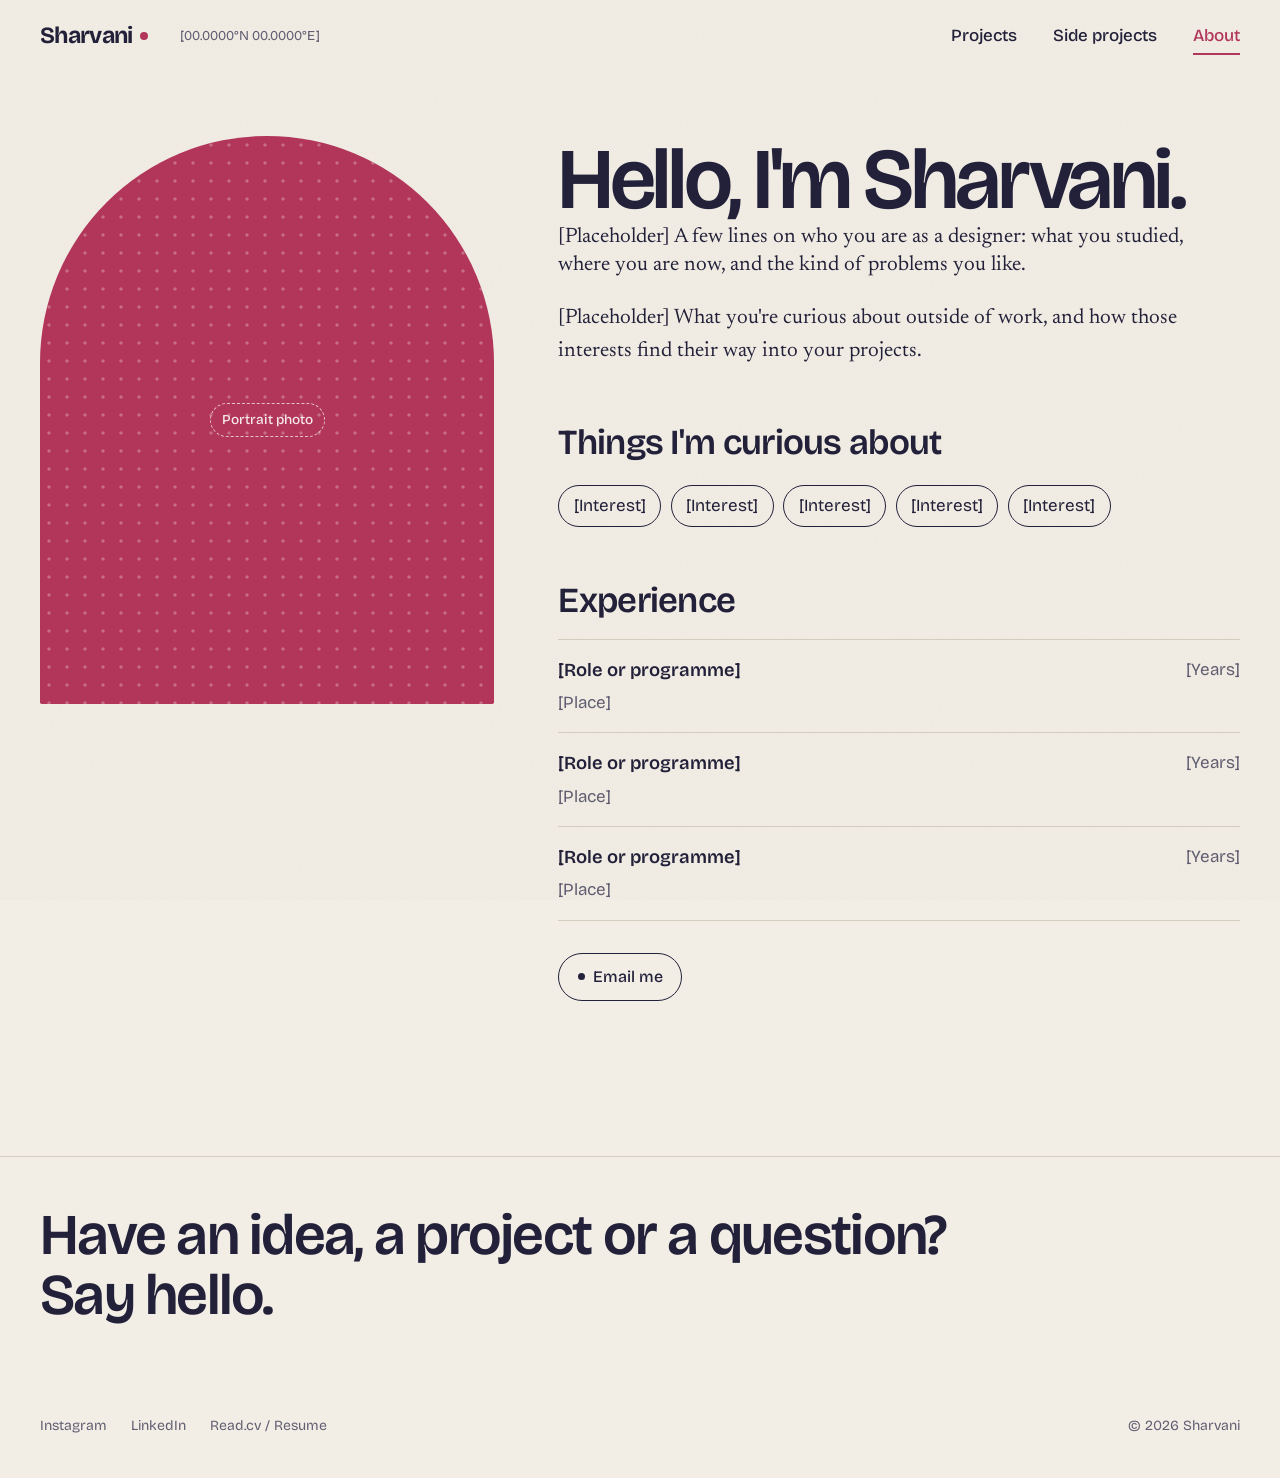
==== about.html @ 901c449c "Build the Sharvani portfolio site Static HTML/CSS/JS site with home, project, side projects and abou" ====
<!doctype html>
<html lang="en">
<head>
  <meta charset="utf-8">
  <meta name="viewport" content="width=device-width, initial-scale=1">
  <title>About — Sharvani</title>
  <meta name="description" content="About Sharvani, a multidisciplinary designer.">
  <meta name="theme-color" content="#f2eee6">
  <link rel="icon" href="assets/favicon.svg" type="image/svg+xml">
  <link rel="preconnect" href="https://fonts.googleapis.com">
  <link rel="preconnect" href="https://fonts.gstatic.com" crossorigin>
  <link href="https://fonts.googleapis.com/css2?family=Bricolage+Grotesque:opsz,wght@12..96,400..800&family=Newsreader:ital,opsz,wght@0,6..72,400;0,6..72,500;1,6..72,400&display=swap" rel="stylesheet">
  <link rel="stylesheet" href="css/style.css">
</head>
<body data-page="about">
  <a class="skip" href="#main">Skip to content</a>
  <header class="site-header">
    <div class="wrap">
      <a class="wordmark" href="index.html" aria-label="Sharvani, home">Sharvani<span class="bindi" aria-hidden="true"></span></a>
      <span class="coords" aria-label="Location coordinates"></span>
      <nav class="nav" aria-label="Main">
        <a href="index.html#work">Projects</a>
        <a href="side-projects.html">Side projects</a>
        <a href="about.html" aria-current="page">About</a>
      </nav>
    </div>
  </header>
  <main id="main">
    <section class="section">
      <div class="wrap about-grid">
        <div class="portrait reveal" id="portrait"></div>
        <div>
          <h1 class="section-title reveal" style="--i:1">Hello, I'm Sharvani.</h1>
          <div class="about-body reveal" style="--i:2" id="about-body"></div>
          <h2 class="sub-title">Things I'm curious about</h2>
          <ul class="interests" id="interests"></ul>
          <h2 class="sub-title">Experience</h2>
          <ul class="cv" id="cv"></ul>
          <p style="margin-top:2rem"><a class="pill" id="about-email" href="#"><span class="dot"></span>Email me</a></p>
        </div>
      </div>
    </section>
  </main>
  <footer class="site-footer" id="footer"></footer>
  <noscript><p class="wrap">This site needs JavaScript to show its projects.</p></noscript>
  <script src="js/content.js"></script>
  <script src="js/main.js"></script>
  <script src="js/cursor.js"></script>
</body>
</html>
---- css/style.css ----
/* ==========================================================
   Sharvani — portfolio
   Tokens first, then base, layout, components, pages.
   ========================================================== */

:root {
  /* Colour */
  --paper: #f2eee6;        /* rice-paper ground */
  --paper-deep: #e8e2d6;   /* slightly darker paper for panels */
  --ink: #23213a;          /* kajal: deep indigo-black for text */
  --ink-soft: #625f73;     /* secondary text */
  --line: #d6cfc1;         /* hairlines */
  --kumkum: #b3365b;       /* accent: links, cursor, focus */
  --indigo: #3b4a8c;
  --marigold: #e3a33b;
  --leaf: #5e7b5a;
  --rose: #c76b7f;

  /* Type */
  --font-display: "Bricolage Grotesque", "Helvetica Neue", Arial, sans-serif;
  --font-text: "Newsreader", Georgia, "Times New Roman", serif;

  --step--1: 0.875rem;
  --step-0: 1.0625rem;
  --step-1: 1.3125rem;
  --step-2: clamp(1.6rem, 1.2rem + 1.4vw, 2.2rem);
  --step-3: clamp(2.2rem, 1.4rem + 3vw, 3.6rem);
  --step-4: clamp(2.8rem, 1.6rem + 5vw, 5.4rem);
  --step-5: clamp(4.2rem, 2rem + 11vw, 11.5rem);

  /* Space */
  --gutter: clamp(1rem, 0.5rem + 2.5vw, 3rem);
  --section: clamp(4.5rem, 3rem + 7vw, 9rem);
  --max: 1320px;

  --ease-out: cubic-bezier(0.22, 1, 0.36, 1);
}

/* ---------- Base ---------- */

*, *::before, *::after { box-sizing: border-box; }

html { -webkit-text-size-adjust: 100%; scroll-behavior: smooth; }

body {
  margin: 0;
  background: var(--paper);
  color: var(--ink);
  font-family: var(--font-text);
  font-size: var(--step-0);
  line-height: 1.6;
  -webkit-font-smoothing: antialiased;
  text-rendering: optimizeLegibility;
}

/* Handmade paper grain, very faint. */
body::before {
  content: "";
  position: fixed;
  inset: 0;
  pointer-events: none;
  z-index: 100;
  opacity: 0.35;
  mix-blend-mode: multiply;
  background-image: url("data:image/svg+xml;utf8,<svg xmlns='http://www.w3.org/2000/svg' width='220' height='220'><filter id='n'><feTurbulence type='fractalNoise' baseFrequency='.85' numOctaves='3' stitchTiles='stitch'/><feColorMatrix values='0 0 0 0 .55  0 0 0 0 .5  0 0 0 0 .42  0 0 0 .22 0'/></filter><rect width='100%' height='100%' filter='url(%23n)'/></svg>");
}

img { max-width: 100%; display: block; }

a { color: inherit; text-decoration: none; }

:focus-visible {
  outline: 2px solid var(--kumkum);
  outline-offset: 4px;
  border-radius: 2px;
}

::selection { background: var(--marigold); color: var(--ink); }

h1, h2, h3 {
  font-family: var(--font-display);
  font-weight: 600;
  line-height: 1.02;
  letter-spacing: -0.02em;
  margin: 0;
}

p { margin: 0 0 1em; max-width: 62ch; }

.wrap {
  width: 100%;
  max-width: var(--max);
  margin: 0 auto;
  padding: 0 var(--gutter);
}

.skip {
  position: absolute;
  left: -999px;
  top: 0.5rem;
  background: var(--ink);
  color: var(--paper);
  padding: 0.5rem 1rem;
  z-index: 300;
  font-family: var(--font-display);
}
.skip:focus { left: 0.5rem; }

/* ---------- Header / nav ---------- */

.site-header {
  position: sticky;
  top: 0;
  z-index: 50;
  background: color-mix(in srgb, var(--paper) 88%, transparent);
  backdrop-filter: blur(8px);
  -webkit-backdrop-filter: blur(8px);
  transition: transform 0.4s var(--ease-out);
}
.site-header.is-hidden { transform: translateY(-100%); }

.site-header .wrap {
  display: flex;
  align-items: center;
  justify-content: space-between;
  gap: 1rem;
  height: 4.5rem;
}

.wordmark {
  font-family: var(--font-display);
  font-weight: 700;
  font-size: 1.45rem;
  letter-spacing: -0.03em;
  display: inline-flex;
  align-items: center;
  gap: 0.45rem;
}
.wordmark .bindi {
  width: 0.5rem;
  height: 0.5rem;
  border-radius: 50%;
  background: var(--kumkum);
  transition: transform 0.4s var(--ease-out);
}
.wordmark:hover .bindi { transform: scale(1.6); }

.nav {
  display: flex;
  gap: clamp(1rem, 3vw, 2.25rem);
  font-family: var(--font-display);
  font-size: 1.0625rem;
  font-weight: 500;
}

.nav a {
  position: relative;
  padding: 0.35rem 0;
}
/* Underline drawn like a pen stroke. */
.nav a::after {
  content: "";
  position: absolute;
  left: 0;
  right: 0;
  bottom: 0;
  height: 2px;
  background: currentColor;
  transform: scaleX(0);
  transform-origin: right;
  transition: transform 0.45s var(--ease-out);
}
.nav a:hover::after,
.nav a[aria-current="page"]::after {
  transform: scaleX(1);
  transform-origin: left;
}
.nav a[aria-current="page"] { color: var(--kumkum); }

.coords {
  font-family: var(--font-display);
  font-size: 0.85rem;
  color: var(--ink-soft);
  margin-right: auto;
  padding-left: 1rem;
  font-variant-numeric: tabular-nums;
}
@media (max-width: 760px) { .coords { display: none; } }

/* ---------- Page transition veil ---------- */

.veil {
  position: fixed;
  inset: 0;
  z-index: 350;
  background: var(--ink);
  color: var(--paper);
  display: grid;
  place-items: center;
  transform: translateY(100%);
  pointer-events: none;
}
.veil.is-covering { transform: translateY(0); transition: transform 0.65s cubic-bezier(0.76, 0, 0.24, 1); pointer-events: auto; }
.veil.is-leaving { transform: translateY(-100%); transition: transform 0.75s cubic-bezier(0.76, 0, 0.24, 1) 0.15s; }
.veil.no-anim { transition: none; }
.veil:not(.is-covering):not(.is-leaving) { visibility: hidden; }
.veil-inner { display: flex; align-items: center; gap: 1rem; }
.veil .kolam { width: clamp(2.5rem, 6vw, 4rem); height: auto; color: var(--marigold); }
.veil .kolam circle { fill: var(--paper); }
.veil.is-covering .kolam path { stroke-dashoffset: 0; transition: stroke-dashoffset 1s var(--ease-out) 0.15s; }
.veil-label {
  font-family: var(--font-display);
  font-weight: 600;
  font-size: var(--step-3);
  letter-spacing: -0.035em;
}

/* ---------- Footer ---------- */

.site-footer {
  margin-top: var(--section);
  padding: 3rem 0 2.5rem;
  border-top: 1px solid var(--line);
}
.site-footer .wrap {
  display: grid;
  gap: 2rem;
  grid-template-columns: 1fr;
}
.footer-hello {
  font-family: var(--font-display);
  font-size: var(--step-3);
  font-weight: 600;
  letter-spacing: -0.03em;
  line-height: 1.05;
}
.footer-hello a {
  background-image: linear-gradient(var(--kumkum), var(--kumkum));
  background-size: 0% 3px;
  background-repeat: no-repeat;
  background-position: 0 100%;
  transition: background-size 0.5s var(--ease-out), color 0.3s;
}
.footer-hello a:hover { background-size: 100% 3px; color: var(--kumkum); }
.footer-meta {
  display: flex;
  flex-wrap: wrap;
  justify-content: space-between;
  gap: 1rem;
  font-family: var(--font-display);
  font-size: var(--step--1);
  color: var(--ink-soft);
}
.footer-meta ul { list-style: none; margin: 0; padding: 0; display: flex; gap: 1.5rem; flex-wrap: wrap; }
.footer-meta a:hover { color: var(--kumkum); }

/* ---------- Kolam dot divider ---------- */

.kolam-rule {
  height: 14px;
  margin: 0;
  border: 0;
  background-image: radial-gradient(circle, var(--line) 1.6px, transparent 2px);
  background-size: 14px 14px;
  background-position: center;
  background-repeat: repeat-x;
}

/* ---------- Home: hero ---------- */

.hero {
  position: relative;
  padding: clamp(3rem, 8vw, 7rem) 0 clamp(3rem, 6vw, 5rem);
  overflow: hidden;
}

.hero-dots {
  position: absolute;
  inset: 0;
  width: 100%;
  height: 100%;
  pointer-events: none;
}

.hero .wrap { position: relative; }

.hero-name {
  font-size: var(--step-5);
  font-weight: 700;
  letter-spacing: -0.055em;
  line-height: 0.9;
  display: flex;
  align-items: flex-start;
  gap: 0.08em;
}

.hero-name .kolam {
  width: 0.42em;
  height: 0.42em;
  flex: none;
  margin-top: 0.06em;
  color: var(--kumkum);
}
.kolam path {
  fill: none;
  stroke: currentColor;
  stroke-width: 2.4;
  stroke-linecap: round;
}
.kolam circle { fill: var(--ink); }

.hero-intro {
  margin-top: clamp(1.5rem, 3vw, 2.5rem);
  font-size: var(--step-2);
  line-height: 1.3;
  max-width: 30ch;
  color: var(--ink);
}

.hero-jump {
  margin-top: 2rem;
  display: flex;
  flex-wrap: wrap;
  gap: 0.75rem;
  font-family: var(--font-display);
}

.pill {
  font-family: var(--font-display);
  display: inline-flex;
  align-items: center;
  gap: 0.5rem;
  padding: 0.65rem 1.15rem;
  border: 1.5px solid var(--ink);
  border-radius: 999px;
  font-weight: 500;
  font-size: 1rem;
  transition: background-color 0.3s, color 0.3s;
}
.pill:hover { background: var(--ink); color: var(--paper); }
.pill .dot { width: 0.45rem; height: 0.45rem; border-radius: 50%; background: currentColor; }

/* ---------- Section heads ---------- */

.section { padding-top: var(--section); }
.section:first-of-type { padding-top: clamp(2rem, 5vw, 4rem); }

.section-head {
  display: flex;
  align-items: baseline;
  justify-content: space-between;
  gap: 1rem;
  flex-wrap: wrap;
  margin-bottom: clamp(1.5rem, 3vw, 2.5rem);
}
.section-title { font-size: var(--step-4); letter-spacing: -0.04em; }
.section-note {
  font-family: var(--font-display);
  color: var(--ink-soft);
  font-size: var(--step-0);
  max-width: 36ch;
  margin: 0;
}
.section-note a { color: var(--ink); border-bottom: 1.5px solid var(--kumkum); }

/* ---------- Project list (home) ---------- */

.project-list { list-style: none; margin: 0; padding: 0; border-top: 1px solid var(--line); }

.project-row { border-bottom: 1px solid var(--line); }

.project-row a {
  display: grid;
  grid-template-columns: 1fr;
  gap: 1rem;
  padding: clamp(1.5rem, 3vw, 2.4rem) 0;
  position: relative;
}

.project-row .thumb { display: block; aspect-ratio: 4 / 3; border-radius: 6px; overflow: hidden; }

.project-row .title {
  font-family: var(--font-display);
  font-size: var(--step-3);
  font-weight: 600;
  letter-spacing: -0.035em;
  line-height: 1;
  transition: transform 0.6s var(--ease-out), color 0.3s;
  display: block;
}

.project-row .meta {
  display: flex;
  gap: 1.25rem;
  font-family: var(--font-display);
  font-size: 1rem;
  color: var(--ink-soft);
}
.project-row .summary { margin: 0; color: var(--ink-soft); max-width: 46ch; }

@media (min-width: 900px) {
  .project-row a {
    grid-template-columns: minmax(0, 1.4fr) minmax(0, 1fr) auto;
    align-items: baseline;
    gap: 2rem;
  }
  .project-row .thumb { display: none; } /* desktop uses the floating preview */
  .project-row .meta { justify-content: flex-end; }
  .project-row a:hover .title { transform: translateX(0.6rem); color: var(--kumkum); }
  .project-list:hover .project-row a:not(:hover) { opacity: 0.45; }
  .project-row a { transition: opacity 0.4s; }
}

/* Floating preview that follows the cursor over the project list. */
.preview {
  position: fixed;
  top: 0;
  left: 0;
  width: clamp(240px, 24vw, 380px);
  aspect-ratio: 4 / 3;
  border-radius: 8px;
  overflow: hidden;
  pointer-events: none;
  z-index: 40;
  opacity: 0;
  transform: translate3d(-50%, -50%, 0) scale(0.85) rotate(-3deg);
  transition: opacity 0.35s, transform 0.5s var(--ease-out);
  box-shadow: 0 18px 50px -20px rgba(35, 33, 58, 0.45);
}
.preview.is-on { opacity: 1; }
.preview > * { position: absolute; inset: 0; transition: opacity 0.3s; }

/* ---------- Placeholder art ---------- */

.ph {
  width: 100%;
  height: 100%;
  display: grid;
  place-items: center;
  text-align: center;
  padding: 1rem;
  font-family: var(--font-display);
  font-size: 0.85rem;
  font-weight: 500;
  color: rgba(255, 255, 255, 0.9);
  background-color: var(--tone, var(--indigo));
  background-image: radial-gradient(circle, rgba(255, 255, 255, 0.28) 1.4px, transparent 1.8px);
  background-size: 18px 18px;
}
.ph span {
  padding: 0.35rem 0.7rem;
  border: 1px dashed rgba(255, 255, 255, 0.7);
  border-radius: 999px;
}

.tone-indigo { --tone: var(--indigo); }
.tone-rose { --tone: var(--rose); }
.tone-marigold { --tone: var(--marigold); }
.tone-leaf { --tone: var(--leaf); }
.tone-kumkum { --tone: var(--kumkum); }

.cover-img { width: 100%; height: 100%; object-fit: cover; }

/* ---------- Side projects ---------- */

.side-grid {
  display: grid;
  gap: clamp(1rem, 2vw, 1.75rem);
  grid-template-columns: repeat(auto-fill, minmax(min(100%, 280px), 1fr));
}

.side-card { display: block; }
.side-card .art {
  aspect-ratio: 1;
  border-radius: 6px;
  overflow: hidden;
  transition: transform 0.6s var(--ease-out), border-radius 0.6s var(--ease-out);
}
.side-card:nth-child(3n + 2) .art { aspect-ratio: 4 / 5; }
.side-card:hover .art { transform: rotate(-1.5deg) scale(0.98); border-radius: 18px; }
.side-card:nth-child(even):hover .art { transform: rotate(1.5deg) scale(0.98); }

.side-card h3 {
  font-size: var(--step-1);
  letter-spacing: -0.02em;
  margin-top: 0.9rem;
  line-height: 1.15;
}
.side-card .kind {
  display: flex;
  gap: 1rem;
  font-family: var(--font-display);
  font-size: 0.95rem;
  color: var(--ink-soft);
  margin-top: 0.25rem;
}
.side-card p { margin: 0.4rem 0 0; color: var(--ink-soft); font-size: 1rem; }

@media (min-width: 900px) {
  .side-grid.is-masonry { display: block; columns: 3; column-gap: 1.75rem; }
  .side-grid.is-masonry .side-card { break-inside: avoid; margin-bottom: 2.5rem; }
}

.home-side { display: grid; gap: 1.25rem; grid-template-columns: repeat(auto-fill, minmax(min(100%, 240px), 1fr)); }

/* ---------- Project page ---------- */

.project-hero { padding: clamp(2rem, 6vw, 5rem) 0 2rem; }
.tags { display: flex; flex-wrap: wrap; gap: 0.5rem; list-style: none; padding: 0; margin: 1.5rem 0 0; }
.tags li {
  font-family: var(--font-display);
  font-size: 0.95rem;
  padding: 0.3rem 0.8rem;
  border: 1.5px solid var(--line);
  border-radius: 999px;
}
.project-started { font-family: var(--font-display); font-size: var(--step-1); color: var(--ink-soft); margin: 1.25rem 0 0; }

.overview { display: grid; gap: 1.5rem; margin-top: var(--section); }
.overview h2 { font-size: var(--step-3); }
@media (min-width: 900px) { .overview { grid-template-columns: minmax(0, 1fr) minmax(0, 1.6fr); gap: 3rem; } }
.overview .project-summary { margin-top: 0; }
.project-actions { display: flex; flex-wrap: wrap; gap: 0.75rem; margin-top: 2rem; }
.pill-solid { background: var(--ink); color: var(--paper); }
.pill-solid:hover { background: var(--kumkum); border-color: var(--kumkum); }

.back {
  display: inline-flex;
  align-items: center;
  gap: 0.5rem;
  font-family: var(--font-display);
  color: var(--ink-soft);
  margin-bottom: 2rem;
}
.back:hover { color: var(--kumkum); }
.project-title { font-size: var(--step-4); letter-spacing: -0.045em; max-width: 16ch; }
.project-summary { font-size: var(--step-2); line-height: 1.3; margin-top: 1.5rem; max-width: 32ch; }

.facts {
  display: grid;
  grid-template-columns: repeat(auto-fit, minmax(150px, 1fr));
  gap: 1.5rem;
  margin: 2.5rem 0 0;
  padding: 1.5rem 0;
  border-top: 1px solid var(--line);
  border-bottom: 1px solid var(--line);
}
.facts dt { font-family: var(--font-display); font-size: 0.9rem; color: var(--ink-soft); }
.facts dd { margin: 0.2rem 0 0; font-family: var(--font-display); font-weight: 500; font-size: 1.1rem; }

.project-cover { aspect-ratio: 16 / 9; border-radius: 8px; overflow: hidden; margin-top: 2.5rem; }

.story { display: grid; gap: clamp(2.5rem, 5vw, 4.5rem); margin-top: var(--section); }
.story-block { display: grid; gap: 1rem; }
.story-block h2 { font-size: var(--step-3); }
.story-block p { font-size: var(--step-1); line-height: 1.6; }
@media (min-width: 900px) {
  .story-block { grid-template-columns: minmax(0, 1fr) minmax(0, 1.6fr); gap: 3rem; }
}
.story-img { aspect-ratio: 3 / 2; border-radius: 8px; overflow: hidden; }

.next-project {
  display: block;
  margin-top: var(--section);
  padding: 3rem 0;
  border-top: 1px solid var(--line);
}
.next-project { display: grid; gap: 1.5rem; align-items: end; }
@media (min-width: 900px) { .next-project { grid-template-columns: 1fr minmax(0, 360px); } }
.next-thumb { aspect-ratio: 4 / 3; border-radius: 8px; overflow: hidden; transition: transform 0.6s var(--ease-out); }
.next-project:hover .next-thumb { transform: rotate(-2deg) scale(1.02); }
.next-project small { font-family: var(--font-display); color: var(--ink-soft); font-size: 1rem; }
.next-project .title {
  display: block;
  font-family: var(--font-display);
  font-weight: 600;
  font-size: var(--step-4);
  letter-spacing: -0.045em;
  line-height: 1;
  margin-top: 0.5rem;
  transition: color 0.3s, transform 0.6s var(--ease-out);
}
.next-project:hover .title { color: var(--kumkum); transform: translateX(0.75rem); }

/* ---------- About ---------- */

.about-grid { display: grid; gap: clamp(2rem, 5vw, 5rem); }
@media (min-width: 900px) { .about-grid { grid-template-columns: minmax(0, 0.8fr) minmax(0, 1.2fr); } }

.portrait {
  aspect-ratio: 4 / 5;
  border-radius: 999px 999px 8px 8px; /* a gentle arch, like a jharokha window */
  overflow: hidden;
}

.about-lead { font-size: var(--step-2); line-height: 1.35; }
.about-body p { font-size: var(--step-1); }

.interests { display: flex; flex-wrap: wrap; gap: 0.6rem; list-style: none; padding: 0; margin: 1.5rem 0 0; }
.interests li {
  font-family: var(--font-display);
  padding: 0.4rem 0.9rem;
  border: 1.5px solid var(--ink);
  border-radius: 999px;
  transition: background 0.3s, color 0.3s, transform 0.4s var(--ease-out);
}
.interests li:nth-child(4n + 1):hover { background: var(--marigold); }
.interests li:nth-child(4n + 2):hover { background: var(--rose); color: var(--paper); }
.interests li:nth-child(4n + 3):hover { background: var(--leaf); color: var(--paper); }
.interests li:nth-child(4n + 4):hover { background: var(--indigo); color: var(--paper); }
.interests li:hover { transform: rotate(-3deg); }

.cv { list-style: none; padding: 0; margin: 0; border-top: 1px solid var(--line); }
.cv li {
  display: grid;
  grid-template-columns: 1fr auto;
  gap: 0.25rem 1rem;
  padding: 1rem 0;
  border-bottom: 1px solid var(--line);
  font-family: var(--font-display);
}
.cv .what { font-weight: 600; font-size: 1.15rem; }
.cv .where { color: var(--ink-soft); grid-column: 1; }
.cv .when { color: var(--ink-soft); grid-row: 1; grid-column: 2; }

.sub-title { font-size: var(--step-2); margin: 3.5rem 0 1.25rem; }

/* ---------- Custom cursor ---------- */

.has-cursor, .has-cursor a, .has-cursor button { cursor: none; }

.cursor-dot, .cursor-ring {
  position: fixed;
  top: 0;
  left: 0;
  pointer-events: none;
  z-index: 400;
  border-radius: 50%;
  will-change: transform;
}
.cursor-dot {
  width: 8px;
  height: 8px;
  margin: -4px 0 0 -4px;
  background: var(--kumkum);
  transition: opacity 0.2s, width 0.3s, height 0.3s, margin 0.3s;
}
.cursor-ring {
  width: 38px;
  height: 38px;
  margin: -19px 0 0 -19px;
  border: 1.5px solid var(--ink);
  display: grid;
  place-items: center;
  transition: width 0.35s var(--ease-out), height 0.35s var(--ease-out), margin 0.35s var(--ease-out),
    background-color 0.3s, border-color 0.3s, opacity 0.3s;
}
.cursor-ring .label {
  font-family: var(--font-display);
  font-size: 0.85rem;
  font-weight: 600;
  color: var(--paper);
  opacity: 0;
  transition: opacity 0.2s;
  white-space: nowrap;
}

body.cursor-link .cursor-ring { width: 58px; height: 58px; margin: -29px 0 0 -29px; border-color: var(--kumkum); }
body.cursor-link .cursor-dot { opacity: 0; }

body.cursor-view .cursor-ring {
  width: 92px;
  height: 92px;
  margin: -46px 0 0 -46px;
  background: var(--kumkum);
  border-color: var(--kumkum);
}
body.cursor-view .cursor-ring .label { opacity: 1; }
body.cursor-view .cursor-dot { opacity: 0; }

body.cursor-text .cursor-ring { opacity: 0; }
body.cursor-text .cursor-dot { width: 3px; height: 26px; margin: -13px 0 0 -1.5px; border-radius: 2px; }

body.cursor-down .cursor-ring { width: 26px; height: 26px; margin: -13px 0 0 -13px; }
body.cursor-out .cursor-dot, body.cursor-out .cursor-ring { opacity: 0; }

/* ---------- Page entrance (one orchestrated moment) ---------- */

.reveal { opacity: 0; transform: translateY(18px); }
.is-ready .reveal {
  opacity: 1;
  transform: none;
  transition: opacity 0.9s var(--ease-out), transform 0.9s var(--ease-out);
  transition-delay: calc(var(--i, 0) * 90ms);
}

.kolam path { stroke-dasharray: var(--len, 1000); stroke-dashoffset: var(--len, 1000); }
.is-ready .kolam path { stroke-dashoffset: 0; transition: stroke-dashoffset 2.4s var(--ease-out) 0.3s; }

/* ---------- Mobile nav tweaks ---------- */

@media (max-width: 560px) {
  .site-header .wrap { height: 4rem; }
  .wordmark { font-size: 1.25rem; }
  .nav { gap: 1rem; font-size: 0.98rem; }
}

/* ---------- Reduced motion ---------- */

@media (prefers-reduced-motion: reduce) {
  html { scroll-behavior: auto; }
  *, *::before, *::after { transition-duration: 0.01ms !important; animation-duration: 0.01ms !important; }
  .reveal { opacity: 1; transform: none; }
  .kolam path { stroke-dashoffset: 0; }
}

@media (max-width: 600px) {
  .home-side { grid-template-columns: 1fr 1fr; gap: 1rem; }
  .home-side .side-card .art { aspect-ratio: 1; }
  .home-side .side-card p { display: none; }
}
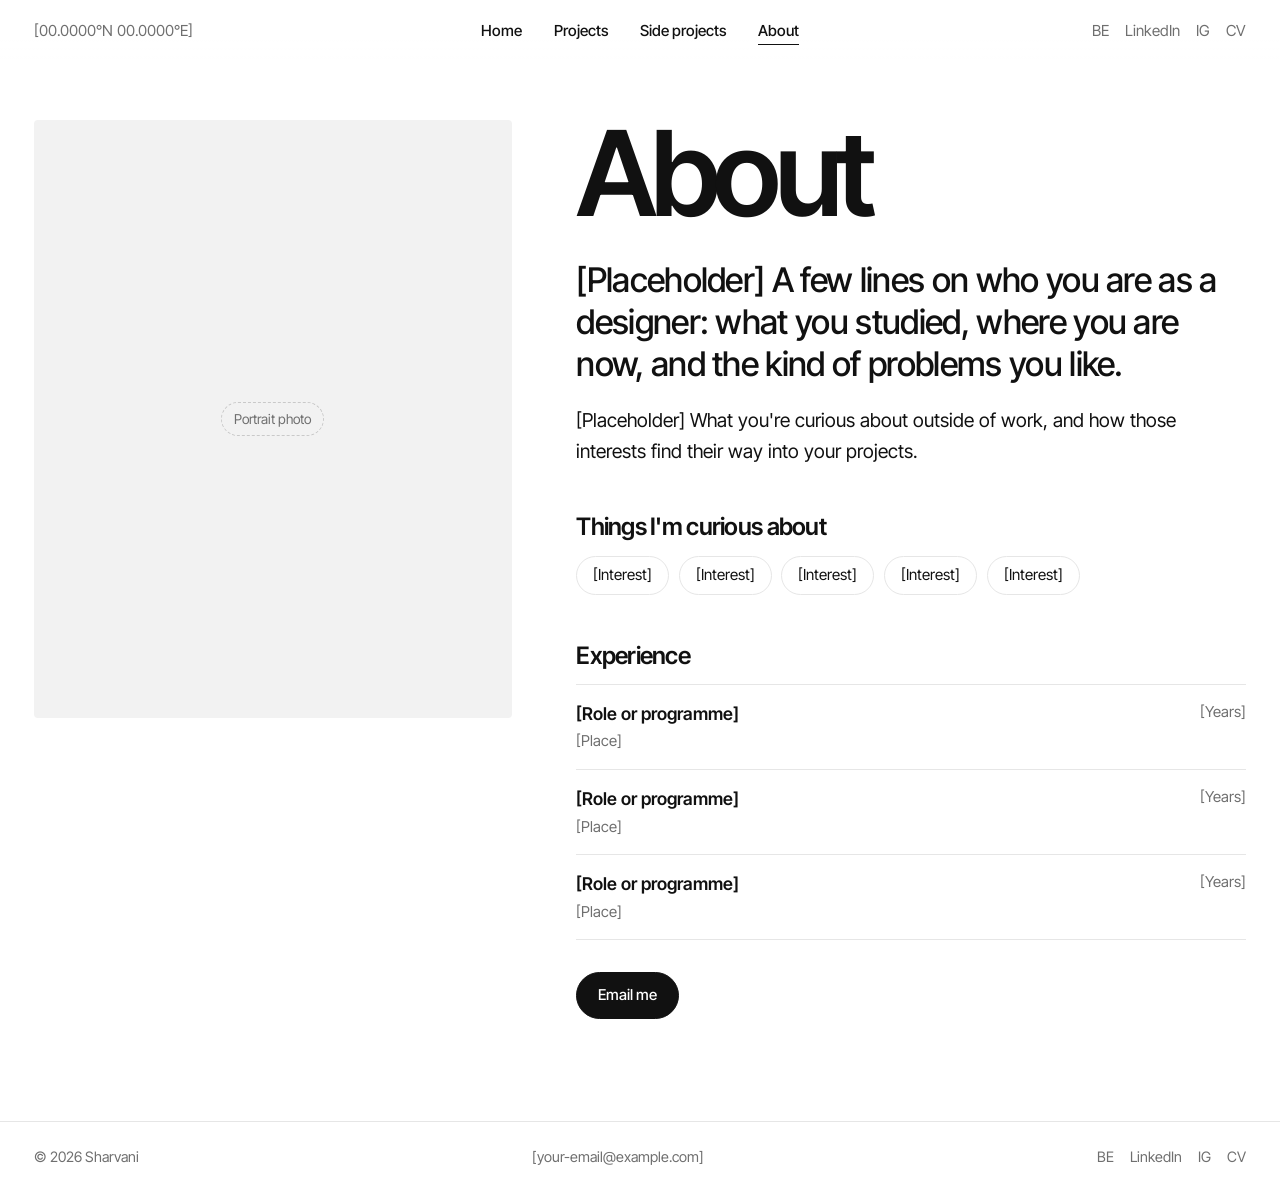
==== commit 5d0b1efe: "Rebuild the site closer to the reference White page with Sharvani centred on the home screen, a thre" ====
--- a/about.html
+++ b/about.html
@@ -3,46 +3,43 @@
 <head>
   <meta charset="utf-8">
   <meta name="viewport" content="width=device-width, initial-scale=1">
-  <title>About — Sharvani</title>
+  <title>Sharvani • About</title>
   <meta name="description" content="About Sharvani, a multidisciplinary designer.">
-  <meta name="theme-color" content="#f2eee6">
+  <meta name="theme-color" content="#ffffff">
   <link rel="icon" href="assets/favicon.svg" type="image/svg+xml">
   <link rel="preconnect" href="https://fonts.googleapis.com">
   <link rel="preconnect" href="https://fonts.gstatic.com" crossorigin>
-  <link href="https://fonts.googleapis.com/css2?family=Bricolage+Grotesque:opsz,wght@12..96,400..800&family=Newsreader:ital,opsz,wght@0,6..72,400;0,6..72,500;1,6..72,400&display=swap" rel="stylesheet">
+  <link href="https://fonts.googleapis.com/css2?family=Inter+Tight:wght@400;500;600&display=swap" rel="stylesheet">
   <link rel="stylesheet" href="css/style.css">
 </head>
 <body data-page="about">
   <a class="skip" href="#main">Skip to content</a>
   <header class="site-header">
-    <div class="wrap">
-      <a class="wordmark" href="index.html" aria-label="Sharvani, home">Sharvani<span class="bindi" aria-hidden="true"></span></a>
-      <span class="coords" aria-label="Location coordinates"></span>
-      <nav class="nav" aria-label="Main">
-        <a href="index.html#work">Projects</a>
-        <a href="side-projects.html">Side projects</a>
-        <a href="about.html" aria-current="page">About</a>
-      </nav>
+    <span class="coords" aria-label="Location coordinates"></span>
+    <nav class="nav" aria-label="Main">
+      <a class="u" href="index.html">Home</a>
+      <a class="u" href="projects.html">Projects</a>
+      <a class="u" href="side-projects.html">Side projects</a>
+      <a class="u" href="about.html" aria-current="page">About</a>
+    </nav>
+    <ul class="socials" aria-label="Elsewhere"></ul>
+  </header>
+  <main id="main" class="page">
+    <div class="about-grid">
+      <div class="portrait reveal" id="portrait"></div>
+      <div>
+        <h1 class="page-title reveal" style="--i:1;margin-bottom:2rem">About</h1>
+        <div class="about-body reveal" style="--i:2" id="about-body"></div>
+        <h2 class="sub-title">Things I'm curious about</h2>
+        <ul class="interests" id="interests"></ul>
+        <h2 class="sub-title">Experience</h2>
+        <ul class="cv" id="cv"></ul>
+        <p style="margin-top:2rem"><a class="btn solid" id="about-email" href="#">Email me</a></p>
+      </div>
     </div>
-  </header>
-  <main id="main">
-    <section class="section">
-      <div class="wrap about-grid">
-        <div class="portrait reveal" id="portrait"></div>
-        <div>
-          <h1 class="section-title reveal" style="--i:1">Hello, I'm Sharvani.</h1>
-          <div class="about-body reveal" style="--i:2" id="about-body"></div>
-          <h2 class="sub-title">Things I'm curious about</h2>
-          <ul class="interests" id="interests"></ul>
-          <h2 class="sub-title">Experience</h2>
-          <ul class="cv" id="cv"></ul>
-          <p style="margin-top:2rem"><a class="pill" id="about-email" href="#"><span class="dot"></span>Email me</a></p>
-        </div>
-      </div>
-    </section>
   </main>
   <footer class="site-footer" id="footer"></footer>
-  <noscript><p class="wrap">This site needs JavaScript to show its projects.</p></noscript>
+  <noscript><p style="padding:1rem">This site needs JavaScript to show its projects.</p></noscript>
   <script src="js/content.js"></script>
   <script src="js/main.js"></script>
   <script src="js/cursor.js"></script>
--- a/css/style.css
+++ b/css/style.css
@@ -1,200 +1,305 @@
 /* ==========================================================
    Sharvani — portfolio
-   Tokens first, then base, layout, components, pages.
+   Layout follows the reference (quangdinh.im): white page, the name centred
+   on the home screen, a quiet three-part header, big project thumbnails.
+   Indian touches stay small: the kumkum accent, kolam in page transitions.
    ========================================================== */
 
 :root {
-  /* Colour */
-  --paper: #f2eee6;        /* rice-paper ground */
-  --paper-deep: #e8e2d6;   /* slightly darker paper for panels */
-  --ink: #23213a;          /* kajal: deep indigo-black for text */
-  --ink-soft: #625f73;     /* secondary text */
-  --line: #d6cfc1;         /* hairlines */
-  --kumkum: #b3365b;       /* accent: links, cursor, focus */
-  --indigo: #3b4a8c;
-  --marigold: #e3a33b;
-  --leaf: #5e7b5a;
-  --rose: #c76b7f;
-
-  /* Type */
-  --font-display: "Bricolage Grotesque", "Helvetica Neue", Arial, sans-serif;
-  --font-text: "Newsreader", Georgia, "Times New Roman", serif;
-
-  --step--1: 0.875rem;
-  --step-0: 1.0625rem;
-  --step-1: 1.3125rem;
-  --step-2: clamp(1.6rem, 1.2rem + 1.4vw, 2.2rem);
-  --step-3: clamp(2.2rem, 1.4rem + 3vw, 3.6rem);
-  --step-4: clamp(2.8rem, 1.6rem + 5vw, 5.4rem);
-  --step-5: clamp(4.2rem, 2rem + 11vw, 11.5rem);
-
-  /* Space */
-  --gutter: clamp(1rem, 0.5rem + 2.5vw, 3rem);
-  --section: clamp(4.5rem, 3rem + 7vw, 9rem);
-  --max: 1320px;
-
+  --bg: #ffffff;
+  --ink: #111111;
+  --ink-soft: #6f6f6f;
+  --line: #e6e6e6;
+  --tile: #f2f2f2;          /* placeholder image ground */
+  --kumkum: #b3365b;        /* the one accent */
+
+  --font: "Inter Tight", "Helvetica Neue", Arial, sans-serif;
+
+  --gutter: clamp(1rem, 0.5rem + 2vw, 2.5rem);
   --ease-out: cubic-bezier(0.22, 1, 0.36, 1);
 }
 
 /* ---------- Base ---------- */
 
 *, *::before, *::after { box-sizing: border-box; }
-
-html { -webkit-text-size-adjust: 100%; scroll-behavior: smooth; }
-
+html { -webkit-text-size-adjust: 100%; }
 body {
   margin: 0;
-  background: var(--paper);
+  background: var(--bg);
   color: var(--ink);
-  font-family: var(--font-text);
-  font-size: var(--step-0);
-  line-height: 1.6;
+  font-family: var(--font);
+  font-size: 15px;
+  line-height: 1.5;
   -webkit-font-smoothing: antialiased;
-  text-rendering: optimizeLegibility;
-}
-
-/* Handmade paper grain, very faint. */
-body::before {
-  content: "";
-  position: fixed;
-  inset: 0;
-  pointer-events: none;
-  z-index: 100;
-  opacity: 0.35;
-  mix-blend-mode: multiply;
-  background-image: url("data:image/svg+xml;utf8,<svg xmlns='http://www.w3.org/2000/svg' width='220' height='220'><filter id='n'><feTurbulence type='fractalNoise' baseFrequency='.85' numOctaves='3' stitchTiles='stitch'/><feColorMatrix values='0 0 0 0 .55  0 0 0 0 .5  0 0 0 0 .42  0 0 0 .22 0'/></filter><rect width='100%' height='100%' filter='url(%23n)'/></svg>");
-}
-
+}
 img { max-width: 100%; display: block; }
-
 a { color: inherit; text-decoration: none; }
-
-:focus-visible {
-  outline: 2px solid var(--kumkum);
-  outline-offset: 4px;
-  border-radius: 2px;
-}
-
-::selection { background: var(--marigold); color: var(--ink); }
-
-h1, h2, h3 {
-  font-family: var(--font-display);
-  font-weight: 600;
-  line-height: 1.02;
-  letter-spacing: -0.02em;
-  margin: 0;
-}
-
-p { margin: 0 0 1em; max-width: 62ch; }
-
-.wrap {
-  width: 100%;
-  max-width: var(--max);
-  margin: 0 auto;
-  padding: 0 var(--gutter);
-}
-
-.skip {
-  position: absolute;
-  left: -999px;
-  top: 0.5rem;
-  background: var(--ink);
-  color: var(--paper);
-  padding: 0.5rem 1rem;
-  z-index: 300;
-  font-family: var(--font-display);
-}
+p { margin: 0; }
+h1, h2, h3 { margin: 0; font-weight: 600; letter-spacing: -0.03em; line-height: 1.05; }
+:focus-visible { outline: 2px solid var(--kumkum); outline-offset: 3px; }
+::selection { background: var(--kumkum); color: #fff; }
+
+.skip { position: absolute; left: -999px; top: 0.5rem; background: var(--ink); color: #fff; padding: 0.5rem 1rem; z-index: 500; }
 .skip:focus { left: 0.5rem; }
 
-/* ---------- Header / nav ---------- */
-
-.site-header {
-  position: sticky;
-  top: 0;
-  z-index: 50;
-  background: color-mix(in srgb, var(--paper) 88%, transparent);
-  backdrop-filter: blur(8px);
-  -webkit-backdrop-filter: blur(8px);
-  transition: transform 0.4s var(--ease-out);
-}
-.site-header.is-hidden { transform: translateY(-100%); }
-
-.site-header .wrap {
-  display: flex;
-  align-items: center;
-  justify-content: space-between;
-  gap: 1rem;
-  height: 4.5rem;
-}
-
-.wordmark {
-  font-family: var(--font-display);
-  font-weight: 700;
-  font-size: 1.45rem;
-  letter-spacing: -0.03em;
-  display: inline-flex;
-  align-items: center;
-  gap: 0.45rem;
-}
-.wordmark .bindi {
-  width: 0.5rem;
-  height: 0.5rem;
-  border-radius: 50%;
-  background: var(--kumkum);
-  transition: transform 0.4s var(--ease-out);
-}
-.wordmark:hover .bindi { transform: scale(1.6); }
-
-.nav {
-  display: flex;
-  gap: clamp(1rem, 3vw, 2.25rem);
-  font-family: var(--font-display);
-  font-size: 1.0625rem;
-  font-weight: 500;
-}
-
-.nav a {
-  position: relative;
-  padding: 0.35rem 0;
-}
-/* Underline drawn like a pen stroke. */
-.nav a::after {
+/* Underline that draws in from the left on hover. */
+.u { position: relative; }
+.u::after {
   content: "";
   position: absolute;
   left: 0;
   right: 0;
-  bottom: 0;
-  height: 2px;
+  bottom: -2px;
+  height: 1px;
   background: currentColor;
   transform: scaleX(0);
   transform-origin: right;
   transition: transform 0.45s var(--ease-out);
 }
-.nav a:hover::after,
-.nav a[aria-current="page"]::after {
-  transform: scaleX(1);
-  transform-origin: left;
-}
-.nav a[aria-current="page"] { color: var(--kumkum); }
-
-.coords {
-  font-family: var(--font-display);
+.u:hover::after, .u[aria-current="page"]::after { transform: scaleX(1); transform-origin: left; }
+
+/* ---------- Header ---------- */
+
+.site-header {
+  position: fixed;
+  top: 0;
+  left: 0;
+  right: 0;
+  z-index: 50;
+  display: grid;
+  grid-template-columns: 1fr auto 1fr;
+  align-items: center;
+  gap: 1rem;
+  padding: 1.25rem var(--gutter);
+  font-size: 0.95rem;
+  background: linear-gradient(var(--bg) 60%, rgba(255, 255, 255, 0));
+}
+.coords { font-variant-numeric: tabular-nums; color: var(--ink-soft); }
+.nav { display: flex; gap: clamp(1rem, 2.5vw, 2rem); font-weight: 500; }
+.socials { display: flex; justify-content: flex-end; gap: 1rem; list-style: none; margin: 0; padding: 0; }
+.socials a { color: var(--ink-soft); transition: color 0.3s; }
+.socials a:hover { color: var(--ink); }
+
+@media (max-width: 720px) {
+  .site-header { grid-template-columns: 1fr; justify-items: center; gap: 0.5rem; padding-top: 1rem; }
+  .coords, .socials { display: none; }
+}
+
+/* ---------- Home ---------- */
+
+.home-hero {
+  min-height: 100vh;
+  min-height: 100svh;
+  display: grid;
+  place-items: center;
+  text-align: center;
+  padding: 6rem var(--gutter) 3rem;
+  position: relative;
+}
+.name {
+  font-size: clamp(4.5rem, 1rem + 17vw, 17rem);
+  font-weight: 600;
+  letter-spacing: -0.06em;
+  line-height: 0.85;
+  display: inline-flex;
+  align-items: flex-start;
+}
+
+.hero-sub {
+  margin-top: 1.5rem;
+  display: flex;
+  justify-content: center;
+  align-items: center;
+  gap: 1.5rem;
+  font-size: 1.05rem;
+  color: var(--ink-soft);
+}
+.see-detail { color: var(--ink); font-weight: 500; }
+
+.scroll-hint {
+  position: absolute;
+  bottom: 1.5rem;
+  left: 50%;
+  transform: translateX(-50%);
   font-size: 0.85rem;
   color: var(--ink-soft);
-  margin-right: auto;
-  padding-left: 1rem;
-  font-variant-numeric: tabular-nums;
-}
-@media (max-width: 760px) { .coords { display: none; } }
-
-/* ---------- Page transition veil ---------- */
+}
+
+.home-info {
+  display: grid;
+  gap: 2.5rem;
+  padding: 4rem var(--gutter) 2rem;
+  border-top: 1px solid var(--line);
+}
+@media (min-width: 900px) {
+  .home-info { grid-template-columns: 1fr 2fr 1fr; gap: 3rem; }
+}
+.label { font-size: 0.9rem; color: var(--ink-soft); margin-bottom: 0.75rem; display: block; }
+.plain-list { list-style: none; margin: 0; padding: 0; font-size: 1.05rem; line-height: 1.7; }
+.about-line { font-size: clamp(1.6rem, 1rem + 2vw, 2.6rem); font-weight: 500; letter-spacing: -0.03em; line-height: 1.15; max-width: 22ch; }
+.contact p { font-size: 1.05rem; line-height: 1.7; }
+.contact a { font-weight: 500; }
+
+.interests {
+  display: flex;
+  flex-wrap: wrap;
+  gap: 0.6rem;
+  list-style: none;
+  margin: 0;
+  padding: 2rem var(--gutter) 0;
+}
+.interests li {
+  padding: 0.45rem 1rem;
+  border: 1px solid var(--line);
+  border-radius: 999px;
+  font-size: 0.95rem;
+  transition: border-color 0.3s, color 0.3s, transform 0.4s var(--ease-out);
+}
+.interests li:hover { border-color: var(--kumkum); color: var(--kumkum); transform: rotate(-3deg); }
+
+/* ---------- Page heads (Projects, Side projects, About) ---------- */
+
+.page { padding: 7.5rem var(--gutter) 0; }
+.page-head { display: grid; gap: 1rem; margin-bottom: clamp(2.5rem, 5vw, 4rem); }
+@media (min-width: 900px) { .page-head { grid-template-columns: 1fr 1fr; align-items: end; } }
+.page-title { font-size: clamp(3rem, 1rem + 8vw, 8rem); letter-spacing: -0.055em; line-height: 0.9; }
+.page-note { font-size: 1.15rem; color: var(--ink-soft); max-width: 36ch; }
+.page-tags { font-size: 1.05rem; }
+
+/* ---------- Projects grid ---------- */
+
+.project-grid { display: grid; gap: clamp(2.5rem, 5vw, 4rem) clamp(1rem, 2vw, 1.75rem); }
+@media (min-width: 760px) { .project-grid { grid-template-columns: 1fr 1fr; } }
+
+.project-card { display: block; }
+.project-card .thumb {
+  aspect-ratio: 4 / 3;
+  overflow: hidden;
+  border-radius: 4px;
+  background: var(--tile);
+}
+.project-card .thumb > * { transition: transform 0.9s var(--ease-out); }
+.project-card:hover .thumb > * { transform: scale(1.04); }
+.project-card .meta {
+  display: flex;
+  justify-content: space-between;
+  align-items: baseline;
+  gap: 1rem;
+  margin-top: 1rem;
+}
+.project-card h2 { font-size: clamp(1.6rem, 1rem + 1.6vw, 2.4rem); }
+.project-card .cat { color: var(--ink-soft); font-size: 1rem; white-space: nowrap; }
+
+/* ---------- Side projects (like the reference's Archive) ---------- */
+
+.archive { columns: 1; column-gap: 1.25rem; }
+@media (min-width: 600px) { .archive { columns: 2; } }
+@media (min-width: 1000px) { .archive { columns: 3; } }
+.archive-item { display: block; break-inside: avoid; margin-bottom: 1.75rem; }
+.archive-item .thumb { overflow: hidden; border-radius: 4px; background: var(--tile); aspect-ratio: 1; }
+.archive-item:nth-child(3n + 2) .thumb { aspect-ratio: 3 / 4; }
+.archive-item:nth-child(4n + 3) .thumb { aspect-ratio: 4 / 3; }
+.archive-item .thumb > * { transition: transform 0.9s var(--ease-out); }
+.archive-item:hover .thumb > * { transform: scale(1.04); }
+.archive-item .meta { display: flex; justify-content: space-between; gap: 1rem; margin-top: 0.6rem; font-size: 0.95rem; }
+.archive-item h3 { font-size: 1.1rem; font-weight: 500; letter-spacing: -0.01em; }
+.archive-item .cat { color: var(--ink-soft); white-space: nowrap; }
+
+/* ---------- Placeholder art ---------- */
+
+.ph {
+  width: 100%;
+  height: 100%;
+  display: grid;
+  place-items: center;
+  background: var(--tile);
+  color: var(--ink-soft);
+  font-size: 0.85rem;
+}
+.ph span { padding: 0.35rem 0.75rem; border: 1px dashed #c9c9c9; border-radius: 999px; }
+.cover-img { width: 100%; height: 100%; object-fit: cover; }
+
+/* ---------- Project page ---------- */
+
+.project-head { text-align: center; padding-top: 1rem; }
+.project-title { font-size: clamp(3rem, 1rem + 8vw, 8rem); letter-spacing: -0.055em; line-height: 0.9; }
+.tags { display: flex; flex-wrap: wrap; justify-content: center; gap: 0.5rem; list-style: none; padding: 0; margin: 1.5rem 0 0; }
+.tags li { padding: 0.3rem 0.85rem; border: 1px solid var(--line); border-radius: 999px; font-size: 0.95rem; }
+.project-started { margin-top: 1rem; color: var(--ink-soft); font-size: 1.05rem; }
+
+.gallery { display: grid; gap: 1.25rem; margin-top: clamp(2.5rem, 5vw, 4rem); }
+.gallery .shot { aspect-ratio: 16 / 9; border-radius: 4px; overflow: hidden; background: var(--tile); }
+.gallery .shot.half { aspect-ratio: 4 / 3; }
+@media (min-width: 760px) {
+  .gallery { grid-template-columns: 1fr 1fr; }
+  .gallery .shot:not(.half) { grid-column: 1 / -1; }
+}
+
+.overview { display: grid; gap: 1.5rem; padding: clamp(3rem, 6vw, 5rem) 0; border-bottom: 1px solid var(--line); }
+@media (min-width: 900px) { .overview { grid-template-columns: 1fr 2fr; gap: 3rem; } }
+.overview h2 { font-size: clamp(2rem, 1rem + 2.5vw, 3.2rem); }
+.overview p { font-size: 1.2rem; line-height: 1.6; max-width: 58ch; }
+.facts { display: flex; flex-wrap: wrap; gap: 2.5rem; margin: 2rem 0 0; }
+.facts dt { color: var(--ink-soft); font-size: 0.9rem; }
+.facts dd { margin: 0.2rem 0 0; font-size: 1.05rem; font-weight: 500; }
+.actions { display: flex; flex-wrap: wrap; gap: 0.75rem; margin-top: 2rem; }
+.btn {
+  display: inline-flex;
+  align-items: center;
+  padding: 0.7rem 1.3rem;
+  border: 1px solid var(--ink);
+  border-radius: 999px;
+  font-weight: 500;
+  transition: background-color 0.3s, color 0.3s;
+}
+.btn:hover, .btn.solid { background: var(--ink); color: #fff; }
+.btn.solid:hover { background: var(--kumkum); border-color: var(--kumkum); }
+
+.next-project { display: grid; gap: 1.25rem; padding: clamp(3rem, 6vw, 5rem) 0 0; text-align: center; }
+.next-project small { color: var(--ink-soft); font-size: 1rem; }
+.next-project .title { font-size: clamp(2.5rem, 1rem + 6vw, 6rem); font-weight: 600; letter-spacing: -0.05em; line-height: 0.95; transition: color 0.3s; }
+.next-project:hover .title { color: var(--kumkum); }
+.next-project .thumb { width: min(100%, 520px); margin: 0 auto; aspect-ratio: 4 / 3; border-radius: 4px; overflow: hidden; background: var(--tile); }
+
+/* ---------- About page ---------- */
+
+.about-grid { display: grid; gap: clamp(2rem, 5vw, 4rem); }
+@media (min-width: 900px) { .about-grid { grid-template-columns: 1fr 1.4fr; } }
+.portrait { aspect-ratio: 4 / 5; border-radius: 4px; overflow: hidden; background: var(--tile); }
+.about-body p { font-size: 1.2rem; line-height: 1.6; margin-bottom: 1.2rem; max-width: 56ch; }
+.about-body p:first-child { font-size: clamp(1.5rem, 1rem + 1.4vw, 2.2rem); line-height: 1.25; letter-spacing: -0.02em; font-weight: 500; }
+.sub-title { font-size: 1.5rem; margin: 3rem 0 1rem; }
+.cv { list-style: none; padding: 0; margin: 0; border-top: 1px solid var(--line); }
+.cv li { display: grid; grid-template-columns: 1fr auto; gap: 0.2rem 1rem; padding: 1rem 0; border-bottom: 1px solid var(--line); }
+.cv .what { font-weight: 600; font-size: 1.1rem; }
+.cv .where, .cv .when { color: var(--ink-soft); }
+.cv .when { grid-row: 1; grid-column: 2; }
+.about-grid .interests { padding: 0; }
+
+/* ---------- Footer ---------- */
+
+.site-footer {
+  display: flex;
+  flex-wrap: wrap;
+  justify-content: space-between;
+  gap: 1rem;
+  margin-top: clamp(4rem, 8vw, 7rem);
+  padding: 1.5rem var(--gutter);
+  border-top: 1px solid var(--line);
+  font-size: 0.9rem;
+  color: var(--ink-soft);
+}
+.site-footer a:hover { color: var(--ink); }
+.site-footer ul { display: flex; gap: 1rem; list-style: none; margin: 0; padding: 0; }
+
+/* ---------- Page transition ---------- */
 
 .veil {
   position: fixed;
   inset: 0;
   z-index: 350;
   background: var(--ink);
-  color: var(--paper);
+  color: #fff;
   display: grid;
   place-items: center;
   transform: translateY(100%);
@@ -205,488 +310,15 @@
 .veil.no-anim { transition: none; }
 .veil:not(.is-covering):not(.is-leaving) { visibility: hidden; }
 .veil-inner { display: flex; align-items: center; gap: 1rem; }
-.veil .kolam { width: clamp(2.5rem, 6vw, 4rem); height: auto; color: var(--marigold); }
-.veil .kolam circle { fill: var(--paper); }
-.veil.is-covering .kolam path { stroke-dashoffset: 0; transition: stroke-dashoffset 1s var(--ease-out) 0.15s; }
-.veil-label {
-  font-family: var(--font-display);
-  font-weight: 600;
-  font-size: var(--step-3);
-  letter-spacing: -0.035em;
-}
-
-/* ---------- Footer ---------- */
-
-.site-footer {
-  margin-top: var(--section);
-  padding: 3rem 0 2.5rem;
-  border-top: 1px solid var(--line);
-}
-.site-footer .wrap {
-  display: grid;
-  gap: 2rem;
-  grid-template-columns: 1fr;
-}
-.footer-hello {
-  font-family: var(--font-display);
-  font-size: var(--step-3);
-  font-weight: 600;
-  letter-spacing: -0.03em;
-  line-height: 1.05;
-}
-.footer-hello a {
-  background-image: linear-gradient(var(--kumkum), var(--kumkum));
-  background-size: 0% 3px;
-  background-repeat: no-repeat;
-  background-position: 0 100%;
-  transition: background-size 0.5s var(--ease-out), color 0.3s;
-}
-.footer-hello a:hover { background-size: 100% 3px; color: var(--kumkum); }
-.footer-meta {
-  display: flex;
-  flex-wrap: wrap;
-  justify-content: space-between;
-  gap: 1rem;
-  font-family: var(--font-display);
-  font-size: var(--step--1);
-  color: var(--ink-soft);
-}
-.footer-meta ul { list-style: none; margin: 0; padding: 0; display: flex; gap: 1.5rem; flex-wrap: wrap; }
-.footer-meta a:hover { color: var(--kumkum); }
-
-/* ---------- Kolam dot divider ---------- */
-
-.kolam-rule {
-  height: 14px;
-  margin: 0;
-  border: 0;
-  background-image: radial-gradient(circle, var(--line) 1.6px, transparent 2px);
-  background-size: 14px 14px;
-  background-position: center;
-  background-repeat: repeat-x;
-}
-
-/* ---------- Home: hero ---------- */
-
-.hero {
-  position: relative;
-  padding: clamp(3rem, 8vw, 7rem) 0 clamp(3rem, 6vw, 5rem);
-  overflow: hidden;
-}
-
-.hero-dots {
-  position: absolute;
-  inset: 0;
-  width: 100%;
-  height: 100%;
-  pointer-events: none;
-}
-
-.hero .wrap { position: relative; }
-
-.hero-name {
-  font-size: var(--step-5);
-  font-weight: 700;
-  letter-spacing: -0.055em;
-  line-height: 0.9;
-  display: flex;
-  align-items: flex-start;
-  gap: 0.08em;
-}
-
-.hero-name .kolam {
-  width: 0.42em;
-  height: 0.42em;
-  flex: none;
-  margin-top: 0.06em;
-  color: var(--kumkum);
-}
-.kolam path {
-  fill: none;
-  stroke: currentColor;
-  stroke-width: 2.4;
-  stroke-linecap: round;
-}
-.kolam circle { fill: var(--ink); }
-
-.hero-intro {
-  margin-top: clamp(1.5rem, 3vw, 2.5rem);
-  font-size: var(--step-2);
-  line-height: 1.3;
-  max-width: 30ch;
-  color: var(--ink);
-}
-
-.hero-jump {
-  margin-top: 2rem;
-  display: flex;
-  flex-wrap: wrap;
-  gap: 0.75rem;
-  font-family: var(--font-display);
-}
-
-.pill {
-  font-family: var(--font-display);
-  display: inline-flex;
-  align-items: center;
-  gap: 0.5rem;
-  padding: 0.65rem 1.15rem;
-  border: 1.5px solid var(--ink);
-  border-radius: 999px;
-  font-weight: 500;
-  font-size: 1rem;
-  transition: background-color 0.3s, color 0.3s;
-}
-.pill:hover { background: var(--ink); color: var(--paper); }
-.pill .dot { width: 0.45rem; height: 0.45rem; border-radius: 50%; background: currentColor; }
-
-/* ---------- Section heads ---------- */
-
-.section { padding-top: var(--section); }
-.section:first-of-type { padding-top: clamp(2rem, 5vw, 4rem); }
-
-.section-head {
-  display: flex;
-  align-items: baseline;
-  justify-content: space-between;
-  gap: 1rem;
-  flex-wrap: wrap;
-  margin-bottom: clamp(1.5rem, 3vw, 2.5rem);
-}
-.section-title { font-size: var(--step-4); letter-spacing: -0.04em; }
-.section-note {
-  font-family: var(--font-display);
-  color: var(--ink-soft);
-  font-size: var(--step-0);
-  max-width: 36ch;
-  margin: 0;
-}
-.section-note a { color: var(--ink); border-bottom: 1.5px solid var(--kumkum); }
-
-/* ---------- Project list (home) ---------- */
-
-.project-list { list-style: none; margin: 0; padding: 0; border-top: 1px solid var(--line); }
-
-.project-row { border-bottom: 1px solid var(--line); }
-
-.project-row a {
-  display: grid;
-  grid-template-columns: 1fr;
-  gap: 1rem;
-  padding: clamp(1.5rem, 3vw, 2.4rem) 0;
-  position: relative;
-}
-
-.project-row .thumb { display: block; aspect-ratio: 4 / 3; border-radius: 6px; overflow: hidden; }
-
-.project-row .title {
-  font-family: var(--font-display);
-  font-size: var(--step-3);
-  font-weight: 600;
-  letter-spacing: -0.035em;
-  line-height: 1;
-  transition: transform 0.6s var(--ease-out), color 0.3s;
-  display: block;
-}
-
-.project-row .meta {
-  display: flex;
-  gap: 1.25rem;
-  font-family: var(--font-display);
-  font-size: 1rem;
-  color: var(--ink-soft);
-}
-.project-row .summary { margin: 0; color: var(--ink-soft); max-width: 46ch; }
-
-@media (min-width: 900px) {
-  .project-row a {
-    grid-template-columns: minmax(0, 1.4fr) minmax(0, 1fr) auto;
-    align-items: baseline;
-    gap: 2rem;
-  }
-  .project-row .thumb { display: none; } /* desktop uses the floating preview */
-  .project-row .meta { justify-content: flex-end; }
-  .project-row a:hover .title { transform: translateX(0.6rem); color: var(--kumkum); }
-  .project-list:hover .project-row a:not(:hover) { opacity: 0.45; }
-  .project-row a { transition: opacity 0.4s; }
-}
-
-/* Floating preview that follows the cursor over the project list. */
-.preview {
-  position: fixed;
-  top: 0;
-  left: 0;
-  width: clamp(240px, 24vw, 380px);
-  aspect-ratio: 4 / 3;
-  border-radius: 8px;
-  overflow: hidden;
-  pointer-events: none;
-  z-index: 40;
-  opacity: 0;
-  transform: translate3d(-50%, -50%, 0) scale(0.85) rotate(-3deg);
-  transition: opacity 0.35s, transform 0.5s var(--ease-out);
-  box-shadow: 0 18px 50px -20px rgba(35, 33, 58, 0.45);
-}
-.preview.is-on { opacity: 1; }
-.preview > * { position: absolute; inset: 0; transition: opacity 0.3s; }
-
-/* ---------- Placeholder art ---------- */
-
-.ph {
-  width: 100%;
-  height: 100%;
-  display: grid;
-  place-items: center;
-  text-align: center;
-  padding: 1rem;
-  font-family: var(--font-display);
-  font-size: 0.85rem;
-  font-weight: 500;
-  color: rgba(255, 255, 255, 0.9);
-  background-color: var(--tone, var(--indigo));
-  background-image: radial-gradient(circle, rgba(255, 255, 255, 0.28) 1.4px, transparent 1.8px);
-  background-size: 18px 18px;
-}
-.ph span {
-  padding: 0.35rem 0.7rem;
-  border: 1px dashed rgba(255, 255, 255, 0.7);
-  border-radius: 999px;
-}
-
-.tone-indigo { --tone: var(--indigo); }
-.tone-rose { --tone: var(--rose); }
-.tone-marigold { --tone: var(--marigold); }
-.tone-leaf { --tone: var(--leaf); }
-.tone-kumkum { --tone: var(--kumkum); }
-
-.cover-img { width: 100%; height: 100%; object-fit: cover; }
-
-/* ---------- Side projects ---------- */
-
-.side-grid {
-  display: grid;
-  gap: clamp(1rem, 2vw, 1.75rem);
-  grid-template-columns: repeat(auto-fill, minmax(min(100%, 280px), 1fr));
-}
-
-.side-card { display: block; }
-.side-card .art {
-  aspect-ratio: 1;
-  border-radius: 6px;
-  overflow: hidden;
-  transition: transform 0.6s var(--ease-out), border-radius 0.6s var(--ease-out);
-}
-.side-card:nth-child(3n + 2) .art { aspect-ratio: 4 / 5; }
-.side-card:hover .art { transform: rotate(-1.5deg) scale(0.98); border-radius: 18px; }
-.side-card:nth-child(even):hover .art { transform: rotate(1.5deg) scale(0.98); }
-
-.side-card h3 {
-  font-size: var(--step-1);
-  letter-spacing: -0.02em;
-  margin-top: 0.9rem;
-  line-height: 1.15;
-}
-.side-card .kind {
-  display: flex;
-  gap: 1rem;
-  font-family: var(--font-display);
-  font-size: 0.95rem;
-  color: var(--ink-soft);
-  margin-top: 0.25rem;
-}
-.side-card p { margin: 0.4rem 0 0; color: var(--ink-soft); font-size: 1rem; }
-
-@media (min-width: 900px) {
-  .side-grid.is-masonry { display: block; columns: 3; column-gap: 1.75rem; }
-  .side-grid.is-masonry .side-card { break-inside: avoid; margin-bottom: 2.5rem; }
-}
-
-.home-side { display: grid; gap: 1.25rem; grid-template-columns: repeat(auto-fill, minmax(min(100%, 240px), 1fr)); }
-
-/* ---------- Project page ---------- */
-
-.project-hero { padding: clamp(2rem, 6vw, 5rem) 0 2rem; }
-.tags { display: flex; flex-wrap: wrap; gap: 0.5rem; list-style: none; padding: 0; margin: 1.5rem 0 0; }
-.tags li {
-  font-family: var(--font-display);
-  font-size: 0.95rem;
-  padding: 0.3rem 0.8rem;
-  border: 1.5px solid var(--line);
-  border-radius: 999px;
-}
-.project-started { font-family: var(--font-display); font-size: var(--step-1); color: var(--ink-soft); margin: 1.25rem 0 0; }
-
-.overview { display: grid; gap: 1.5rem; margin-top: var(--section); }
-.overview h2 { font-size: var(--step-3); }
-@media (min-width: 900px) { .overview { grid-template-columns: minmax(0, 1fr) minmax(0, 1.6fr); gap: 3rem; } }
-.overview .project-summary { margin-top: 0; }
-.project-actions { display: flex; flex-wrap: wrap; gap: 0.75rem; margin-top: 2rem; }
-.pill-solid { background: var(--ink); color: var(--paper); }
-.pill-solid:hover { background: var(--kumkum); border-color: var(--kumkum); }
-
-.back {
-  display: inline-flex;
-  align-items: center;
-  gap: 0.5rem;
-  font-family: var(--font-display);
-  color: var(--ink-soft);
-  margin-bottom: 2rem;
-}
-.back:hover { color: var(--kumkum); }
-.project-title { font-size: var(--step-4); letter-spacing: -0.045em; max-width: 16ch; }
-.project-summary { font-size: var(--step-2); line-height: 1.3; margin-top: 1.5rem; max-width: 32ch; }
-
-.facts {
-  display: grid;
-  grid-template-columns: repeat(auto-fit, minmax(150px, 1fr));
-  gap: 1.5rem;
-  margin: 2.5rem 0 0;
-  padding: 1.5rem 0;
-  border-top: 1px solid var(--line);
-  border-bottom: 1px solid var(--line);
-}
-.facts dt { font-family: var(--font-display); font-size: 0.9rem; color: var(--ink-soft); }
-.facts dd { margin: 0.2rem 0 0; font-family: var(--font-display); font-weight: 500; font-size: 1.1rem; }
-
-.project-cover { aspect-ratio: 16 / 9; border-radius: 8px; overflow: hidden; margin-top: 2.5rem; }
-
-.story { display: grid; gap: clamp(2.5rem, 5vw, 4.5rem); margin-top: var(--section); }
-.story-block { display: grid; gap: 1rem; }
-.story-block h2 { font-size: var(--step-3); }
-.story-block p { font-size: var(--step-1); line-height: 1.6; }
-@media (min-width: 900px) {
-  .story-block { grid-template-columns: minmax(0, 1fr) minmax(0, 1.6fr); gap: 3rem; }
-}
-.story-img { aspect-ratio: 3 / 2; border-radius: 8px; overflow: hidden; }
-
-.next-project {
-  display: block;
-  margin-top: var(--section);
-  padding: 3rem 0;
-  border-top: 1px solid var(--line);
-}
-.next-project { display: grid; gap: 1.5rem; align-items: end; }
-@media (min-width: 900px) { .next-project { grid-template-columns: 1fr minmax(0, 360px); } }
-.next-thumb { aspect-ratio: 4 / 3; border-radius: 8px; overflow: hidden; transition: transform 0.6s var(--ease-out); }
-.next-project:hover .next-thumb { transform: rotate(-2deg) scale(1.02); }
-.next-project small { font-family: var(--font-display); color: var(--ink-soft); font-size: 1rem; }
-.next-project .title {
-  display: block;
-  font-family: var(--font-display);
-  font-weight: 600;
-  font-size: var(--step-4);
-  letter-spacing: -0.045em;
-  line-height: 1;
-  margin-top: 0.5rem;
-  transition: color 0.3s, transform 0.6s var(--ease-out);
-}
-.next-project:hover .title { color: var(--kumkum); transform: translateX(0.75rem); }
-
-/* ---------- About ---------- */
-
-.about-grid { display: grid; gap: clamp(2rem, 5vw, 5rem); }
-@media (min-width: 900px) { .about-grid { grid-template-columns: minmax(0, 0.8fr) minmax(0, 1.2fr); } }
-
-.portrait {
-  aspect-ratio: 4 / 5;
-  border-radius: 999px 999px 8px 8px; /* a gentle arch, like a jharokha window */
-  overflow: hidden;
-}
-
-.about-lead { font-size: var(--step-2); line-height: 1.35; }
-.about-body p { font-size: var(--step-1); }
-
-.interests { display: flex; flex-wrap: wrap; gap: 0.6rem; list-style: none; padding: 0; margin: 1.5rem 0 0; }
-.interests li {
-  font-family: var(--font-display);
-  padding: 0.4rem 0.9rem;
-  border: 1.5px solid var(--ink);
-  border-radius: 999px;
-  transition: background 0.3s, color 0.3s, transform 0.4s var(--ease-out);
-}
-.interests li:nth-child(4n + 1):hover { background: var(--marigold); }
-.interests li:nth-child(4n + 2):hover { background: var(--rose); color: var(--paper); }
-.interests li:nth-child(4n + 3):hover { background: var(--leaf); color: var(--paper); }
-.interests li:nth-child(4n + 4):hover { background: var(--indigo); color: var(--paper); }
-.interests li:hover { transform: rotate(-3deg); }
-
-.cv { list-style: none; padding: 0; margin: 0; border-top: 1px solid var(--line); }
-.cv li {
-  display: grid;
-  grid-template-columns: 1fr auto;
-  gap: 0.25rem 1rem;
-  padding: 1rem 0;
-  border-bottom: 1px solid var(--line);
-  font-family: var(--font-display);
-}
-.cv .what { font-weight: 600; font-size: 1.15rem; }
-.cv .where { color: var(--ink-soft); grid-column: 1; }
-.cv .when { color: var(--ink-soft); grid-row: 1; grid-column: 2; }
-
-.sub-title { font-size: var(--step-2); margin: 3.5rem 0 1.25rem; }
-
-/* ---------- Custom cursor ---------- */
-
-.has-cursor, .has-cursor a, .has-cursor button { cursor: none; }
-
-.cursor-dot, .cursor-ring {
-  position: fixed;
-  top: 0;
-  left: 0;
-  pointer-events: none;
-  z-index: 400;
-  border-radius: 50%;
-  will-change: transform;
-}
-.cursor-dot {
-  width: 8px;
-  height: 8px;
-  margin: -4px 0 0 -4px;
-  background: var(--kumkum);
-  transition: opacity 0.2s, width 0.3s, height 0.3s, margin 0.3s;
-}
-.cursor-ring {
-  width: 38px;
-  height: 38px;
-  margin: -19px 0 0 -19px;
-  border: 1.5px solid var(--ink);
-  display: grid;
-  place-items: center;
-  transition: width 0.35s var(--ease-out), height 0.35s var(--ease-out), margin 0.35s var(--ease-out),
-    background-color 0.3s, border-color 0.3s, opacity 0.3s;
-}
-.cursor-ring .label {
-  font-family: var(--font-display);
-  font-size: 0.85rem;
-  font-weight: 600;
-  color: var(--paper);
-  opacity: 0;
-  transition: opacity 0.2s;
-  white-space: nowrap;
-}
-
-body.cursor-link .cursor-ring { width: 58px; height: 58px; margin: -29px 0 0 -29px; border-color: var(--kumkum); }
-body.cursor-link .cursor-dot { opacity: 0; }
-
-body.cursor-view .cursor-ring {
-  width: 92px;
-  height: 92px;
-  margin: -46px 0 0 -46px;
-  background: var(--kumkum);
-  border-color: var(--kumkum);
-}
-body.cursor-view .cursor-ring .label { opacity: 1; }
-body.cursor-view .cursor-dot { opacity: 0; }
-
-body.cursor-text .cursor-ring { opacity: 0; }
-body.cursor-text .cursor-dot { width: 3px; height: 26px; margin: -13px 0 0 -1.5px; border-radius: 2px; }
-
-body.cursor-down .cursor-ring { width: 26px; height: 26px; margin: -13px 0 0 -13px; }
-body.cursor-out .cursor-dot, body.cursor-out .cursor-ring { opacity: 0; }
-
-/* ---------- Page entrance (one orchestrated moment) ---------- */
-
-.reveal { opacity: 0; transform: translateY(18px); }
+.veil-label { font-size: clamp(2rem, 1rem + 4vw, 4rem); font-weight: 600; letter-spacing: -0.04em; }
+.kolam { width: clamp(2.2rem, 5vw, 3.4rem); height: auto; color: var(--kumkum); }
+.kolam path { fill: none; stroke: currentColor; stroke-width: 2.6; stroke-linecap: round; stroke-dasharray: var(--len, 1000); stroke-dashoffset: var(--len, 1000); }
+.kolam circle { fill: #fff; }
+.veil.is-covering .kolam path, .veil.is-leaving .kolam path { stroke-dashoffset: 0; transition: stroke-dashoffset 1s var(--ease-out) 0.15s; }
+
+/* ---------- Entrance ---------- */
+
+.reveal { opacity: 0; transform: translateY(16px); }
 .is-ready .reveal {
   opacity: 1;
   transform: none;
@@ -694,28 +326,62 @@
   transition-delay: calc(var(--i, 0) * 90ms);
 }
 
-.kolam path { stroke-dasharray: var(--len, 1000); stroke-dashoffset: var(--len, 1000); }
-.is-ready .kolam path { stroke-dashoffset: 0; transition: stroke-dashoffset 2.4s var(--ease-out) 0.3s; }
-
-/* ---------- Mobile nav tweaks ---------- */
-
-@media (max-width: 560px) {
-  .site-header .wrap { height: 4rem; }
-  .wordmark { font-size: 1.25rem; }
-  .nav { gap: 1rem; font-size: 0.98rem; }
-}
+/* ---------- Cursor: an eye that looks where you move ---------- */
+
+.has-cursor, .has-cursor a, .has-cursor button { cursor: none; }
+
+.cursor-eye {
+  --size: 52px;
+  position: fixed;
+  top: 0;
+  left: 0;
+  width: var(--size);
+  height: var(--size);
+  margin: calc(var(--size) / -2) 0 0 calc(var(--size) / -2);
+  border-radius: 50%;
+  background: #e8e8e6;
+  border: 2px solid var(--ink);
+  color: var(--ink);
+  pointer-events: none;
+  z-index: 400;
+  display: grid;
+  place-items: center;
+  will-change: transform;
+  transition: width 0.35s var(--ease-out), height 0.35s var(--ease-out), margin 0.35s var(--ease-out),
+    background-color 0.3s, border-color 0.3s, color 0.3s, opacity 0.3s;
+}
+.cursor-eye svg { width: 68%; height: auto; overflow: visible; transition: transform 0.12s ease-in; }
+.cursor-eye .lid { fill: none; stroke: currentColor; stroke-width: 2.6; stroke-linejoin: round; stroke-linecap: round; }
+.cursor-eye .iris { fill: none; stroke: currentColor; stroke-width: 2.6; transition: stroke 0.3s; }
+.cursor-eye .pupil { fill: currentColor; transition: fill 0.3s; }
+.cursor-eye .label {
+  position: absolute;
+  top: 100%;
+  margin-top: 0.4rem;
+  font-size: 0.85rem;
+  font-weight: 600;
+  white-space: nowrap;
+  color: var(--ink);
+  opacity: 0;
+  transform: translateY(-4px);
+  transition: opacity 0.2s, transform 0.3s var(--ease-out);
+}
+.cursor-eye.is-blinking svg { transform: scaleY(0.08); }
+
+body.cursor-link .cursor-eye { --size: 64px; border-color: var(--kumkum); }
+body.cursor-link .cursor-eye .iris { stroke: var(--kumkum); }
+body.cursor-link .cursor-eye .pupil { fill: var(--kumkum); }
+
+body.cursor-view .cursor-eye { --size: 84px; background: var(--kumkum); border-color: var(--kumkum); color: #fff; }
+body.cursor-view .cursor-eye .label { opacity: 1; transform: none; }
+
+body.cursor-text .cursor-eye { --size: 34px; }
+body.cursor-down .cursor-eye svg { transform: scaleY(0.08); }
+body.cursor-out .cursor-eye { opacity: 0; }
 
 /* ---------- Reduced motion ---------- */
 
 @media (prefers-reduced-motion: reduce) {
-  html { scroll-behavior: auto; }
   *, *::before, *::after { transition-duration: 0.01ms !important; animation-duration: 0.01ms !important; }
   .reveal { opacity: 1; transform: none; }
-  .kolam path { stroke-dashoffset: 0; }
-}
-
-@media (max-width: 600px) {
-  .home-side { grid-template-columns: 1fr 1fr; gap: 1rem; }
-  .home-side .side-card .art { aspect-ratio: 1; }
-  .home-side .side-card p { display: none; }
-}
+}
